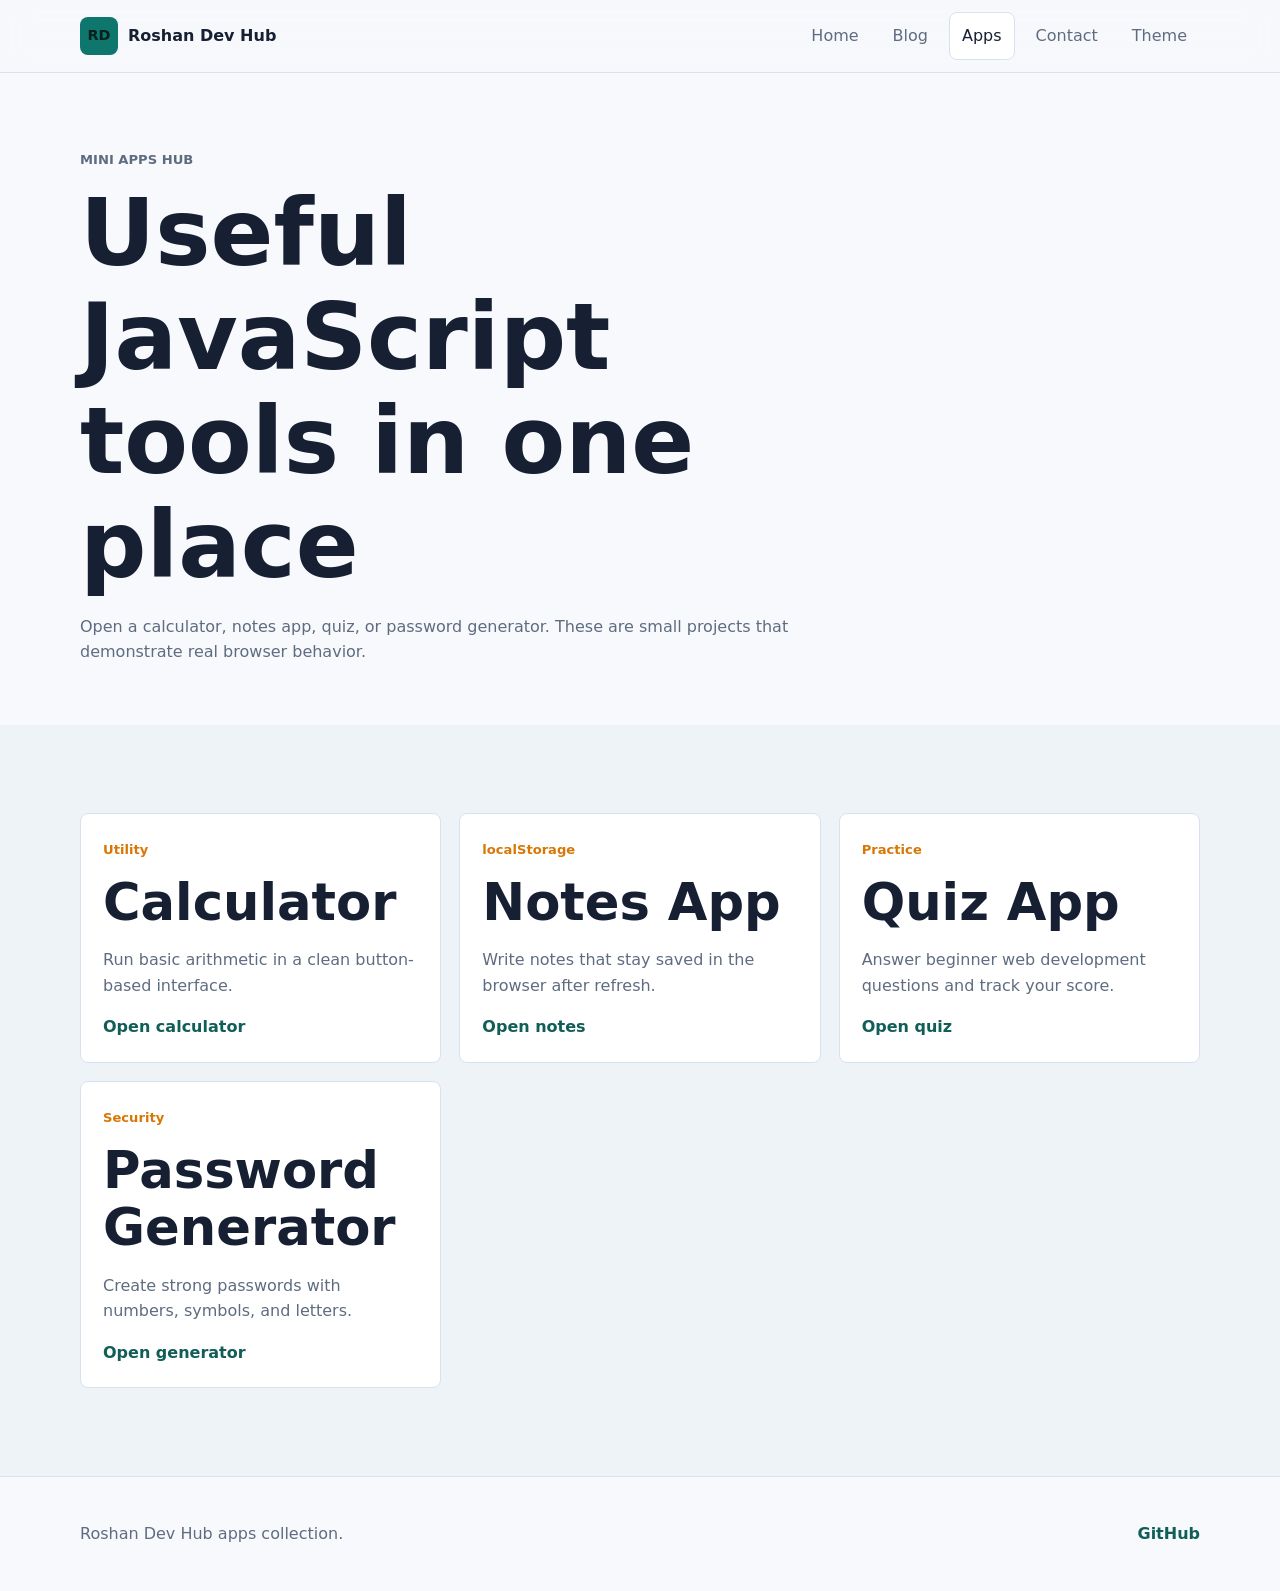
==== apps/index.html @ 17393576 "Fix quiz answer flow" ====
<!DOCTYPE html>
<html lang="en">
<head>
  <meta charset="UTF-8">
  <meta name="viewport" content="width=device-width, initial-scale=1.0">
  <title>Apps | Roshan Dev Hub</title>
  <link rel="stylesheet" href="../style.css">
</head>
<body data-page="apps">
  <header class="site-header">
    <nav class="nav container" aria-label="Main navigation">
      <a class="brand" href="../index.html"><span class="brand-mark">RD</span><span>Roshan Dev Hub</span></a>
      <button class="nav-toggle" type="button" aria-label="Open navigation" aria-expanded="false">Menu</button>
      <div class="nav-links">
        <a href="../index.html">Home</a>
        <a href="../blog/index.html">Blog</a>
        <a href="index.html">Apps</a>
        <a href="../index.html#contact">Contact</a>
        <button class="theme-toggle" type="button">Theme</button>
      </div>
    </nav>
  </header>

  <main>
    <section class="page-hero">
      <div class="container reveal">
        <p class="eyebrow">Mini apps hub</p>
        <h1>Useful JavaScript tools in one place</h1>
        <p>Open a calculator, notes app, quiz, or password generator. These are small projects that demonstrate real browser behavior.</p>
      </div>
    </section>

    <section class="section muted">
      <div class="container apps-grid">
        <article class="app-card reveal">
          <span class="app-meta">Utility</span>
          <h2>Calculator</h2>
          <p>Run basic arithmetic in a clean button-based interface.</p>
          <a href="calculator.html">Open calculator</a>
        </article>
        <article class="app-card reveal">
          <span class="app-meta">localStorage</span>
          <h2>Notes App</h2>
          <p>Write notes that stay saved in the browser after refresh.</p>
          <a href="notes.html">Open notes</a>
        </article>
        <article class="app-card reveal">
          <span class="app-meta">Practice</span>
          <h2>Quiz App</h2>
          <p>Answer beginner web development questions and track your score.</p>
          <a href="quiz.html">Open quiz</a>
        </article>
        <article class="app-card reveal">
          <span class="app-meta">Security</span>
          <h2>Password Generator</h2>
          <p>Create strong passwords with numbers, symbols, and letters.</p>
          <a href="password.html">Open generator</a>
        </article>
      </div>
    </section>
  </main>

  <footer class="site-footer">
    <div class="container footer-inner">
      <p>Roshan Dev Hub apps collection.</p>
      <a href="https://github.com/" target="_blank" rel="noreferrer">GitHub</a>
    </div>
  </footer>

  <script src="../script.js"></script>
</body>
</html>
---- style.css ----
:root {
  --bg: #f7f9fc;
  --surface: #ffffff;
  --surface-2: #eef3f8;
  --text: #172033;
  --muted: #5f6c80;
  --border: #d9e1ec;
  --primary: #0f766e;
  --primary-strong: #115e59;
  --accent: #d97706;
  --shadow: 0 18px 45px rgba(23, 32, 51, 0.11);
  --radius: 8px;
  --max-width: 1120px;
}

[data-theme="dark"] {
  --bg: #10151c;
  --surface: #151c26;
  --surface-2: #1d2633;
  --text: #f4f7fb;
  --muted: #a7b3c4;
  --border: #2b3746;
  --primary: #2dd4bf;
  --primary-strong: #5eead4;
  --accent: #f59e0b;
  --shadow: 0 18px 45px rgba(0, 0, 0, 0.32);
}

* {
  box-sizing: border-box;
}

html {
  scroll-behavior: smooth;
}

body {
  margin: 0;
  background: var(--bg);
  color: var(--text);
  font-family: Inter, ui-sans-serif, system-ui, -apple-system, BlinkMacSystemFont, "Segoe UI", Arial, sans-serif;
  line-height: 1.6;
}

a {
  color: inherit;
  text-decoration: none;
}

button,
input,
textarea,
select {
  font: inherit;
}

.container {
  width: min(100% - 32px, var(--max-width));
  margin-inline: auto;
}

.site-header {
  position: sticky;
  top: 0;
  z-index: 20;
  background: color-mix(in srgb, var(--bg) 86%, transparent);
  border-bottom: 1px solid var(--border);
  backdrop-filter: blur(16px);
}

.nav {
  min-height: 72px;
  display: flex;
  align-items: center;
  justify-content: space-between;
  gap: 24px;
}

.brand,
.nav-links,
.footer-inner,
.hero-actions,
.status-row,
.app-actions {
  display: flex;
  align-items: center;
}

.brand {
  gap: 10px;
  font-weight: 800;
}

.brand-mark {
  display: grid;
  place-items: center;
  width: 38px;
  height: 38px;
  border-radius: var(--radius);
  background: var(--primary);
  color: #06201d;
  font-size: 0.9rem;
}

.nav-links {
  gap: 8px;
}

.nav-links a,
.theme-toggle,
.nav-toggle {
  border: 1px solid transparent;
  border-radius: var(--radius);
  background: transparent;
  color: var(--muted);
  padding: 10px 12px;
  cursor: pointer;
}

.nav-links a:hover,
.theme-toggle:hover,
.nav-toggle:hover,
.nav-links a.active {
  border-color: var(--border);
  color: var(--text);
  background: var(--surface);
}

.nav-toggle {
  display: none;
}

.section {
  padding: 88px 0;
}

.hero {
  min-height: calc(100vh - 72px);
  display: grid;
  align-items: center;
  background:
    linear-gradient(135deg, color-mix(in srgb, var(--primary) 18%, transparent), transparent 34%),
    radial-gradient(circle at 88% 18%, color-mix(in srgb, var(--accent) 18%, transparent), transparent 28%);
}

.hero-grid,
.contact-layout {
  display: grid;
  grid-template-columns: 1.15fr 0.85fr;
  gap: 40px;
  align-items: center;
}

.eyebrow {
  margin: 0 0 12px;
  color: var(--primary-strong);
  font-size: 0.82rem;
  font-weight: 800;
  letter-spacing: 0;
  text-transform: uppercase;
}

h1,
h2,
h3,
p {
  overflow-wrap: anywhere;
}

h1,
h2,
h3 {
  margin: 0;
  line-height: 1.12;
}

h1 {
  max-width: 760px;
  font-size: clamp(3rem, 8vw, 5.8rem);
}

h2 {
  font-size: clamp(2rem, 4vw, 3.2rem);
}

h3 {
  font-size: 1.25rem;
}

.hero-title {
  min-height: 42px;
  margin: 18px 0 0;
  color: var(--muted);
  font-size: clamp(1.25rem, 3vw, 1.7rem);
  font-weight: 700;
}

.typing-text {
  color: var(--primary-strong);
}

.typing-text::after {
  content: "|";
  margin-left: 3px;
  animation: blink 0.8s infinite;
}

.hero-intro,
.section-heading p,
.project-card p,
.skill-card p,
.post-card p,
.app-card p,
.article-body p,
.tool-panel p {
  color: var(--muted);
}

.hero-intro {
  max-width: 650px;
  font-size: 1.08rem;
}

.hero-actions,
.app-actions {
  flex-wrap: wrap;
  gap: 12px;
  margin-top: 28px;
}

.button,
.app-button {
  display: inline-flex;
  align-items: center;
  justify-content: center;
  min-height: 44px;
  border: 1px solid var(--border);
  border-radius: var(--radius);
  padding: 10px 16px;
  font-weight: 800;
  cursor: pointer;
  transition: transform 180ms ease, border-color 180ms ease, background 180ms ease;
}

.button:hover,
.app-button:hover {
  transform: translateY(-2px);
}

.app-button:disabled {
  cursor: not-allowed;
  opacity: 0.58;
  transform: none;
}

.primary,
.app-button.primary {
  border-color: var(--primary);
  background: var(--primary);
  color: #06201d;
}

.secondary,
.app-button.secondary {
  background: var(--surface);
}

.profile-panel,
.contact-card,
.tool-panel {
  border: 1px solid var(--border);
  border-radius: var(--radius);
  background: var(--surface);
  box-shadow: var(--shadow);
}

.profile-panel {
  padding: 24px;
}

.status-row {
  gap: 10px;
  color: var(--muted);
  font-size: 0.94rem;
}

.status-dot {
  width: 10px;
  height: 10px;
  border-radius: 50%;
  background: var(--primary);
  box-shadow: 0 0 0 6px color-mix(in srgb, var(--primary) 18%, transparent);
}

.code-card {
  display: grid;
  gap: 10px;
  margin-top: 22px;
  padding: 22px;
  border-radius: var(--radius);
  background: #0d1117;
  color: #d6e2ff;
  font-family: "Cascadia Code", Consolas, monospace;
  font-size: clamp(0.82rem, 2vw, 0.98rem);
  overflow-x: auto;
}

.muted {
  background: var(--surface-2);
}

.section-heading {
  max-width: 760px;
  margin-bottom: 32px;
}

.skills-grid,
.card-grid,
.blog-grid,
.apps-grid {
  display: grid;
  grid-template-columns: repeat(4, 1fr);
  gap: 18px;
}

.card-grid,
.blog-grid,
.apps-grid {
  grid-template-columns: repeat(3, 1fr);
}

.skill-card,
.project-card,
.post-card,
.app-card {
  min-height: 100%;
  border: 1px solid var(--border);
  border-radius: var(--radius);
  background: var(--surface);
  padding: 22px;
  transition: transform 180ms ease, box-shadow 180ms ease;
}

.skill-card:hover,
.project-card:hover,
.post-card:hover,
.app-card:hover {
  transform: translateY(-4px);
  box-shadow: var(--shadow);
}

.project-tag,
.post-meta,
.app-meta {
  display: inline-flex;
  margin-bottom: 14px;
  color: var(--accent);
  font-size: 0.82rem;
  font-weight: 800;
}

.project-card a,
.post-card a,
.app-card a,
.contact-card a,
.article-body a {
  color: var(--primary-strong);
  font-weight: 800;
}

.contact-card {
  display: grid;
  gap: 14px;
  padding: 26px;
}

.site-footer {
  border-top: 1px solid var(--border);
  padding: 28px 0;
}

.footer-inner {
  justify-content: space-between;
  gap: 16px;
  color: var(--muted);
}

.footer-inner a {
  color: var(--primary-strong);
  font-weight: 800;
}

.page-hero {
  padding: 76px 0 44px;
}

.page-hero p {
  max-width: 720px;
  color: var(--muted);
}

.article {
  max-width: 780px;
  margin: 0 auto;
  padding: 54px 0 88px;
}

.article-body {
  border: 1px solid var(--border);
  border-radius: var(--radius);
  background: var(--surface);
  padding: clamp(22px, 5vw, 44px);
}

.article-body h2 {
  margin-top: 34px;
  font-size: 1.6rem;
}

.tool-shell {
  padding: 54px 0 88px;
}

.tool-panel {
  max-width: 680px;
  margin: 0 auto;
  padding: clamp(20px, 4vw, 30px);
}

.field-grid,
.option-grid {
  display: grid;
  gap: 14px;
}

.field-grid {
  margin-top: 20px;
}

label {
  display: grid;
  gap: 7px;
  color: var(--muted);
  font-weight: 700;
}

input,
textarea,
select {
  width: 100%;
  border: 1px solid var(--border);
  border-radius: var(--radius);
  background: var(--bg);
  color: var(--text);
  padding: 12px 14px;
}

textarea {
  min-height: 260px;
  resize: vertical;
}

.calculator-display,
.password-output,
.quiz-question {
  min-height: 58px;
  border: 1px solid var(--border);
  border-radius: var(--radius);
  background: var(--bg);
  padding: 15px;
  color: var(--text);
  font-size: 1.2rem;
  font-weight: 800;
  overflow-wrap: anywhere;
}

.calculator-grid {
  display: grid;
  grid-template-columns: repeat(4, 1fr);
  gap: 10px;
  margin-top: 14px;
}

.calculator-grid button,
.quiz-options button {
  min-height: 48px;
  border: 1px solid var(--border);
  border-radius: var(--radius);
  background: var(--surface-2);
  color: var(--text);
  cursor: pointer;
  font-weight: 800;
}

.calculator-grid button:hover,
.quiz-options button:hover {
  border-color: var(--primary);
}

.quiz-options {
  display: grid;
  gap: 10px;
  margin-top: 18px;
}

.result-line {
  min-height: 30px;
  color: var(--primary-strong);
  font-weight: 800;
}

.option-grid {
  grid-template-columns: repeat(2, 1fr);
}

.check-row {
  display: flex;
  grid-template-columns: none;
  align-items: center;
  gap: 10px;
  color: var(--text);
}

.check-row input {
  width: 18px;
  height: 18px;
}

.reveal {
  opacity: 0;
  transform: translateY(18px);
  transition: opacity 520ms ease, transform 520ms ease;
}

.reveal.visible {
  opacity: 1;
  transform: translateY(0);
}

@keyframes blink {
  50% {
    opacity: 0;
  }
}

@media (max-width: 900px) {
  .hero-grid,
  .contact-layout {
    grid-template-columns: 1fr;
  }

  .skills-grid,
  .card-grid,
  .blog-grid,
  .apps-grid {
    grid-template-columns: repeat(2, 1fr);
  }
}

@media (max-width: 720px) {
  .nav {
    min-height: 64px;
  }

  .nav-toggle {
    display: inline-flex;
  }

  .nav-links {
    position: absolute;
    inset: 64px 16px auto 16px;
    display: none;
    flex-direction: column;
    align-items: stretch;
    border: 1px solid var(--border);
    border-radius: var(--radius);
    background: var(--surface);
    padding: 10px;
    box-shadow: var(--shadow);
  }

  .nav-links.open {
    display: flex;
  }

  .section {
    padding: 64px 0;
  }

  .hero {
    min-height: auto;
  }

  .skills-grid,
  .card-grid,
  .blog-grid,
  .apps-grid,
  .option-grid {
    grid-template-columns: 1fr;
  }

  .footer-inner {
    align-items: flex-start;
    flex-direction: column;
  }

  .calculator-grid {
    gap: 8px;
  }
}
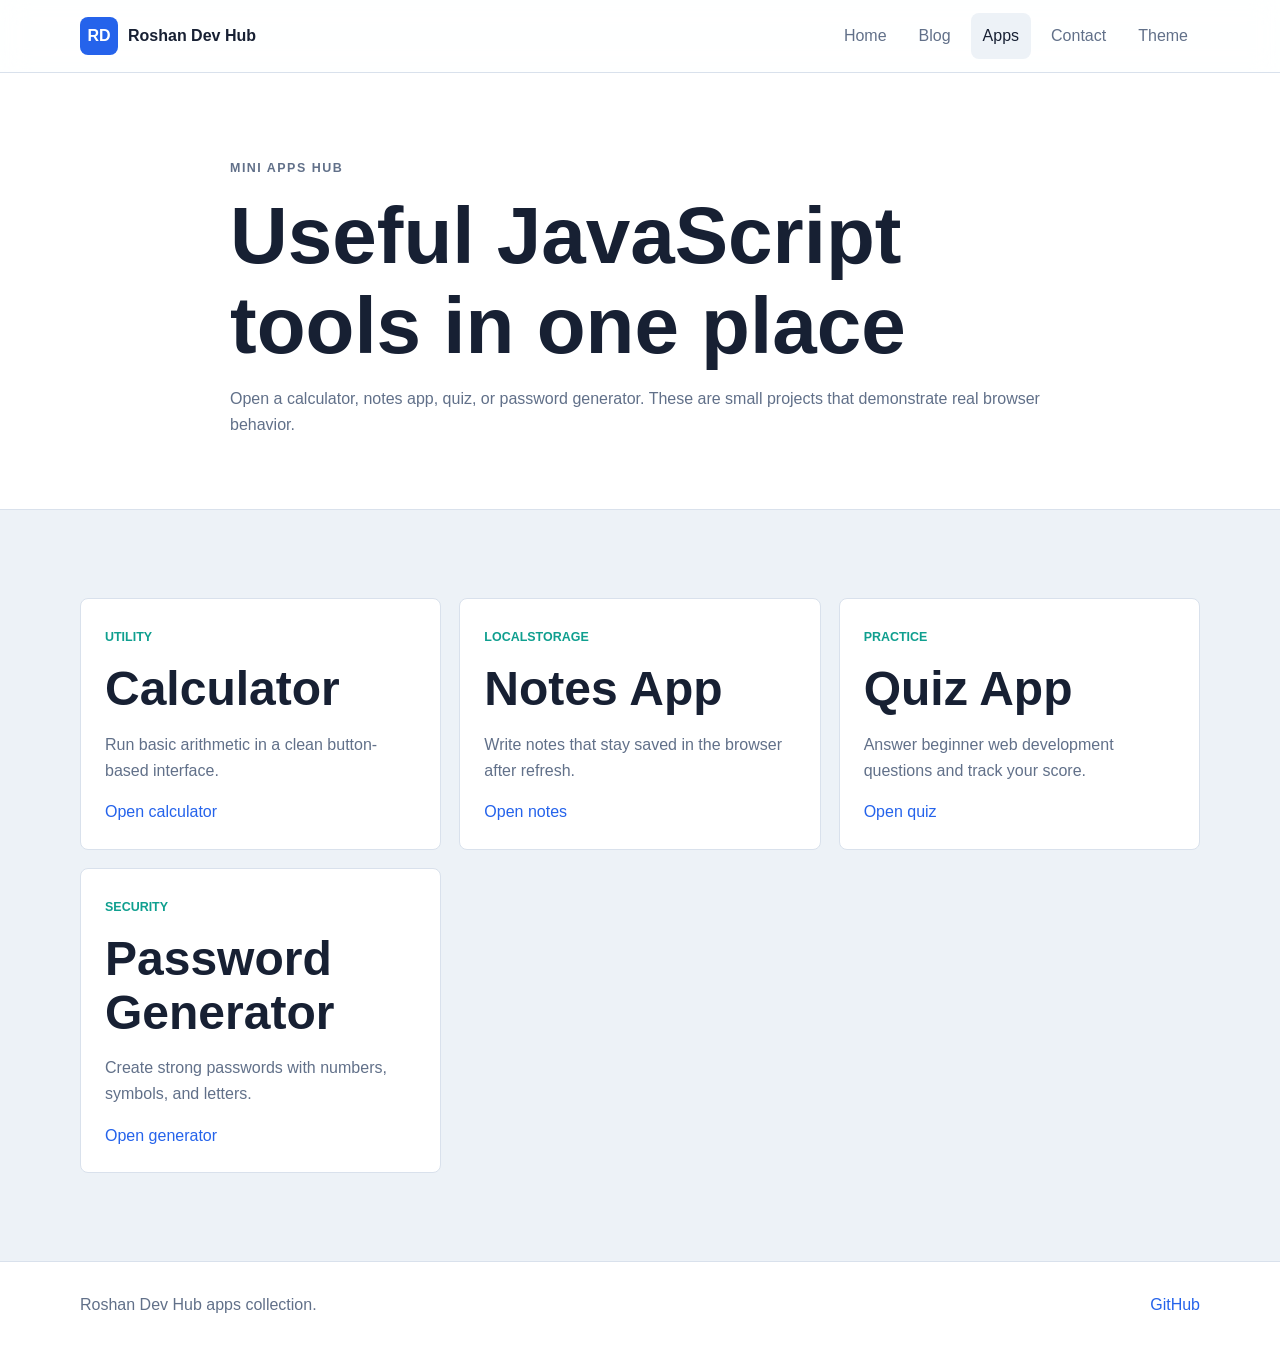
==== commit 8e2ea87e: "final product for now" ====
--- a/apps/index.html
+++ b/apps/index.html
@@ -67,6 +67,6 @@
     </div>
   </footer>
 
-  <script src="../script.js"></script>
+  <script src="../main.js"></script>
 </body>
 </html>
--- a/style.css
+++ b/style.css
@@ -1,29 +1,29 @@
 :root {
-  --bg: #f7f9fc;
+  color-scheme: light;
+  --bg: #f7f8fb;
   --surface: #ffffff;
-  --surface-2: #eef3f8;
+  --surface-soft: #edf2f7;
   --text: #172033;
-  --muted: #5f6c80;
-  --border: #d9e1ec;
-  --primary: #0f766e;
-  --primary-strong: #115e59;
-  --accent: #d97706;
-  --shadow: 0 18px 45px rgba(23, 32, 51, 0.11);
-  --radius: 8px;
-  --max-width: 1120px;
-}
-
-[data-theme="dark"] {
-  --bg: #10151c;
-  --surface: #151c26;
-  --surface-2: #1d2633;
-  --text: #f4f7fb;
-  --muted: #a7b3c4;
-  --border: #2b3746;
-  --primary: #2dd4bf;
-  --primary-strong: #5eead4;
-  --accent: #f59e0b;
-  --shadow: 0 18px 45px rgba(0, 0, 0, 0.32);
+  --muted: #617089;
+  --line: #d9e1ec;
+  --primary: #2563eb;
+  --primary-strong: #1d4ed8;
+  --accent: #0f9f8f;
+  --shadow: 0 18px 45px rgba(23, 32, 51, 0.12);
+}
+
+:root[data-theme="dark"] {
+  color-scheme: dark;
+  --bg: #101621;
+  --surface: #172033;
+  --surface-soft: #202b3d;
+  --text: #eef4ff;
+  --muted: #a9b6ca;
+  --line: #304058;
+  --primary: #7aa2ff;
+  --primary-strong: #9bb9ff;
+  --accent: #55d6c6;
+  --shadow: 0 18px 45px rgba(0, 0, 0, 0.3);
 }
 
 * {
@@ -36,36 +36,39 @@
 
 body {
   margin: 0;
+  font-family: Arial, Helvetica, sans-serif;
   background: var(--bg);
   color: var(--text);
-  font-family: Inter, ui-sans-serif, system-ui, -apple-system, BlinkMacSystemFont, "Segoe UI", Arial, sans-serif;
   line-height: 1.6;
 }
 
 a {
-  color: inherit;
+  color: var(--primary);
   text-decoration: none;
+}
+
+a:hover {
+  color: var(--primary-strong);
 }
 
 button,
 input,
-textarea,
-select {
+textarea {
   font: inherit;
 }
 
 .container {
-  width: min(100% - 32px, var(--max-width));
-  margin-inline: auto;
+  width: min(1120px, calc(100% - 32px));
+  margin: 0 auto;
 }
 
 .site-header {
   position: sticky;
   top: 0;
-  z-index: 20;
-  background: color-mix(in srgb, var(--bg) 86%, transparent);
-  border-bottom: 1px solid var(--border);
-  backdrop-filter: blur(16px);
+  z-index: 10;
+  background: color-mix(in srgb, var(--surface) 88%, transparent);
+  border-bottom: 1px solid var(--line);
+  backdrop-filter: blur(14px);
 }
 
 .nav {
@@ -73,21 +76,14 @@
   display: flex;
   align-items: center;
   justify-content: space-between;
-  gap: 24px;
-}
-
-.brand,
-.nav-links,
-.footer-inner,
-.hero-actions,
-.status-row,
-.app-actions {
-  display: flex;
-  align-items: center;
+  gap: 18px;
 }
 
 .brand {
+  display: inline-flex;
+  align-items: center;
   gap: 10px;
+  color: var(--text);
   font-weight: 800;
 }
 
@@ -96,67 +92,72 @@
   place-items: center;
   width: 38px;
   height: 38px;
-  border-radius: var(--radius);
+  border-radius: 8px;
   background: var(--primary);
-  color: #06201d;
-  font-size: 0.9rem;
+  color: #ffffff;
+  letter-spacing: 0;
 }
 
 .nav-links {
+  display: flex;
+  align-items: center;
   gap: 8px;
 }
 
 .nav-links a,
 .theme-toggle,
 .nav-toggle {
-  border: 1px solid transparent;
-  border-radius: var(--radius);
+  border: 0;
+  border-radius: 8px;
   background: transparent;
   color: var(--muted);
+  cursor: pointer;
   padding: 10px 12px;
-  cursor: pointer;
-}
-
+}
+
+.nav-links a.active,
 .nav-links a:hover,
 .theme-toggle:hover,
-.nav-toggle:hover,
-.nav-links a.active {
-  border-color: var(--border);
-  color: var(--text);
-  background: var(--surface);
+.nav-toggle:hover {
+  background: var(--surface-soft);
+  color: var(--text);
 }
 
 .nav-toggle {
   display: none;
+  border: 1px solid var(--line);
 }
 
 .section {
   padding: 88px 0;
 }
 
+.muted {
+  background: var(--surface-soft);
+}
+
 .hero {
   min-height: calc(100vh - 72px);
-  display: grid;
+  display: flex;
   align-items: center;
   background:
-    linear-gradient(135deg, color-mix(in srgb, var(--primary) 18%, transparent), transparent 34%),
-    radial-gradient(circle at 88% 18%, color-mix(in srgb, var(--accent) 18%, transparent), transparent 28%);
-}
-
-.hero-grid,
-.contact-layout {
-  display: grid;
-  grid-template-columns: 1.15fr 0.85fr;
-  gap: 40px;
+    linear-gradient(120deg, color-mix(in srgb, var(--primary) 13%, transparent), transparent 42%),
+    var(--bg);
+}
+
+.hero-grid {
+  display: grid;
+  grid-template-columns: minmax(0, 1.1fr) minmax(300px, 0.9fr);
+  gap: 42px;
   align-items: center;
 }
 
 .eyebrow {
   margin: 0 0 12px;
-  color: var(--primary-strong);
-  font-size: 0.82rem;
-  font-weight: 800;
-  letter-spacing: 0;
+  color: var(--accent);
+  font-size: 0.78rem;
+  font-weight: 800;
+  letter-spacing: 0.12em;
   text-transform: uppercase;
 }
 
@@ -175,12 +176,11 @@
 }
 
 h1 {
-  max-width: 760px;
-  font-size: clamp(3rem, 8vw, 5.8rem);
+  font-size: clamp(2.4rem, 7vw, 5rem);
 }
 
 h2 {
-  font-size: clamp(2rem, 4vw, 3.2rem);
+  font-size: clamp(1.8rem, 4vw, 3rem);
 }
 
 h3 {
@@ -188,41 +188,42 @@
 }
 
 .hero-title {
-  min-height: 42px;
-  margin: 18px 0 0;
+  margin: 18px 0;
   color: var(--muted);
-  font-size: clamp(1.25rem, 3vw, 1.7rem);
+  font-size: clamp(1.2rem, 3vw, 1.8rem);
   font-weight: 700;
 }
 
 .typing-text {
-  color: var(--primary-strong);
+  color: var(--primary);
 }
 
 .typing-text::after {
   content: "|";
   margin-left: 3px;
-  animation: blink 0.8s infinite;
+  color: var(--accent);
 }
 
 .hero-intro,
 .section-heading p,
+.page-hero p,
 .project-card p,
 .skill-card p,
 .post-card p,
 .app-card p,
-.article-body p,
-.tool-panel p {
+.tool-panel p,
+.article-body p {
   color: var(--muted);
 }
 
 .hero-intro {
-  max-width: 650px;
+  max-width: 62ch;
   font-size: 1.08rem;
 }
 
 .hero-actions,
 .app-actions {
+  display: flex;
   flex-wrap: wrap;
   gap: 12px;
   margin-top: 28px;
@@ -234,42 +235,39 @@
   align-items: center;
   justify-content: center;
   min-height: 44px;
-  border: 1px solid var(--border);
-  border-radius: var(--radius);
+  border: 1px solid var(--line);
+  border-radius: 8px;
+  cursor: pointer;
+  font-weight: 800;
   padding: 10px 16px;
-  font-weight: 800;
-  cursor: pointer;
-  transition: transform 180ms ease, border-color 180ms ease, background 180ms ease;
-}
-
-.button:hover,
-.app-button:hover {
-  transform: translateY(-2px);
-}
-
+}
+
+.button:disabled,
 .app-button:disabled {
   cursor: not-allowed;
-  opacity: 0.58;
-  transform: none;
+  opacity: 0.6;
 }
 
 .primary,
+.button.primary,
 .app-button.primary {
   border-color: var(--primary);
   background: var(--primary);
-  color: #06201d;
+  color: #ffffff;
 }
 
 .secondary,
+.button.secondary,
 .app-button.secondary {
   background: var(--surface);
+  color: var(--text);
 }
 
 .profile-panel,
-.contact-card,
-.tool-panel {
-  border: 1px solid var(--border);
-  border-radius: var(--radius);
+.tool-panel,
+.article-body {
+  border: 1px solid var(--line);
+  border-radius: 8px;
   background: var(--surface);
   box-shadow: var(--shadow);
 }
@@ -278,40 +276,51 @@
   padding: 24px;
 }
 
+.profile-photo {
+  display: block;
+  width: min(260px, 100%);
+  aspect-ratio: 1;
+  margin: 0 auto 22px;
+  border: 1px solid var(--line);
+  border-radius: 50%;
+  object-fit: cover;
+  object-position: center;
+  background: var(--surface-soft);
+  box-shadow: 0 14px 32px rgba(23, 32, 51, 0.16);
+}
+
 .status-row {
+  display: flex;
+  align-items: center;
   gap: 10px;
   color: var(--muted);
-  font-size: 0.94rem;
+  font-weight: 700;
 }
 
 .status-dot {
   width: 10px;
   height: 10px;
   border-radius: 50%;
-  background: var(--primary);
-  box-shadow: 0 0 0 6px color-mix(in srgb, var(--primary) 18%, transparent);
+  background: var(--accent);
+  box-shadow: 0 0 0 6px color-mix(in srgb, var(--accent) 18%, transparent);
 }
 
 .code-card {
   display: grid;
-  gap: 10px;
+  gap: 8px;
   margin-top: 22px;
+  border-radius: 8px;
+  background: #111827;
+  color: #d7e4ff;
+  overflow-x: auto;
   padding: 22px;
-  border-radius: var(--radius);
-  background: #0d1117;
-  color: #d6e2ff;
-  font-family: "Cascadia Code", Consolas, monospace;
-  font-size: clamp(0.82rem, 2vw, 0.98rem);
-  overflow-x: auto;
-}
-
-.muted {
-  background: var(--surface-2);
+  font-family: Consolas, "Courier New", monospace;
+  font-size: 0.95rem;
 }
 
 .section-heading {
-  max-width: 760px;
-  margin-bottom: 32px;
+  max-width: 680px;
+  margin-bottom: 34px;
 }
 
 .skills-grid,
@@ -319,228 +328,252 @@
 .blog-grid,
 .apps-grid {
   display: grid;
-  grid-template-columns: repeat(4, 1fr);
+  grid-template-columns: repeat(4, minmax(0, 1fr));
   gap: 18px;
 }
 
 .card-grid,
 .blog-grid,
 .apps-grid {
-  grid-template-columns: repeat(3, 1fr);
-}
-
+  grid-template-columns: repeat(3, minmax(0, 1fr));
+}
+
+.project-card,
 .skill-card,
+.post-card,
+.app-card,
+.contact-card {
+  border: 1px solid var(--line);
+  border-radius: 8px;
+  background: var(--surface);
+  padding: 24px;
+}
+
 .project-card,
 .post-card,
-.app-card {
+.app-card,
+.skill-card {
   min-height: 100%;
-  border: 1px solid var(--border);
-  border-radius: var(--radius);
-  background: var(--surface);
-  padding: 22px;
-  transition: transform 180ms ease, box-shadow 180ms ease;
-}
-
-.skill-card:hover,
-.project-card:hover,
-.post-card:hover,
-.app-card:hover {
-  transform: translateY(-4px);
-  box-shadow: var(--shadow);
 }
 
 .project-tag,
 .post-meta,
 .app-meta {
-  display: inline-flex;
+  display: inline-block;
   margin-bottom: 14px;
   color: var(--accent);
-  font-size: 0.82rem;
-  font-weight: 800;
-}
-
-.project-card a,
-.post-card a,
-.app-card a,
-.contact-card a,
-.article-body a {
-  color: var(--primary-strong);
-  font-weight: 800;
+  font-size: 0.78rem;
+  font-weight: 800;
+  text-transform: uppercase;
+}
+
+.contact-layout {
+  display: grid;
+  grid-template-columns: minmax(0, 1fr) minmax(260px, 360px);
+  gap: 28px;
+  align-items: start;
 }
 
 .contact-card {
   display: grid;
-  gap: 14px;
-  padding: 26px;
+  gap: 12px;
 }
 
 .site-footer {
-  border-top: 1px solid var(--border);
-  padding: 28px 0;
+  border-top: 1px solid var(--line);
+  background: var(--surface);
 }
 
 .footer-inner {
+  min-height: 86px;
+  display: flex;
+  align-items: center;
   justify-content: space-between;
   gap: 16px;
   color: var(--muted);
 }
 
-.footer-inner a {
-  color: var(--primary-strong);
-  font-weight: 800;
-}
-
 .page-hero {
-  padding: 76px 0 44px;
-}
-
-.page-hero p {
-  max-width: 720px;
-  color: var(--muted);
+  padding: 86px 0 56px;
+  background: var(--surface);
+  border-bottom: 1px solid var(--line);
+}
+
+.page-hero .container {
+  max-width: 820px;
+}
+
+.tool-shell {
+  min-height: calc(100vh - 72px);
+  display: grid;
+  place-items: center;
+  padding-top: 48px;
+  padding-bottom: 48px;
+}
+
+.tool-panel {
+  width: min(680px, 100%);
+  padding: 28px;
+}
+
+.calculator-display,
+.password-output {
+  min-height: 58px;
+  display: flex;
+  align-items: center;
+  justify-content: flex-end;
+  margin: 22px 0;
+  border: 1px solid var(--line);
+  border-radius: 8px;
+  background: var(--surface-soft);
+  color: var(--text);
+  overflow-wrap: anywhere;
+  padding: 14px 16px;
+  font-size: 1.5rem;
+  font-weight: 800;
+}
+
+.calculator-grid {
+  display: grid;
+  grid-template-columns: repeat(4, minmax(0, 1fr));
+  gap: 10px;
+}
+
+.calculator-grid button {
+  min-height: 48px;
+  border: 1px solid var(--line);
+  border-radius: 8px;
+  background: var(--surface-soft);
+  color: var(--text);
+  cursor: pointer;
+  font-weight: 800;
+}
+
+.calculator-grid .primary {
+  grid-column: span 4;
+}
+
+.field-grid {
+  display: grid;
+  gap: 14px;
+  margin-top: 22px;
+}
+
+textarea,
+input[type="number"] {
+  width: 100%;
+  border: 1px solid var(--line);
+  border-radius: 8px;
+  background: var(--surface-soft);
+  color: var(--text);
+  padding: 12px 14px;
+}
+
+textarea {
+  min-height: 220px;
+  resize: vertical;
+}
+
+.option-grid,
+.quiz-options {
+  display: grid;
+  gap: 10px;
+}
+
+.check-row {
+  display: flex;
+  align-items: center;
+  gap: 10px;
+}
+
+.quiz-question {
+  margin: 22px 0 16px;
+  font-size: 1.25rem;
+  font-weight: 800;
+}
+
+.quiz-options button {
+  border: 1px solid var(--line);
+  border-radius: 8px;
+  background: var(--surface-soft);
+  color: var(--text);
+  cursor: pointer;
+  padding: 12px 14px;
+  text-align: left;
+}
+
+.quiz-options button:hover,
+.calculator-grid button:hover {
+  border-color: var(--primary);
+}
+
+.quiz-options button:disabled {
+  cursor: default;
+}
+
+.quiz-options button.correct {
+  border-color: var(--accent);
+  background: color-mix(in srgb, var(--accent) 18%, var(--surface));
+  color: var(--text);
+}
+
+.quiz-options button.wrong {
+  border-color: #dc2626;
+  background: color-mix(in srgb, #dc2626 13%, var(--surface));
+  color: var(--text);
+}
+
+.quiz-options button.selected {
+  box-shadow: inset 4px 0 0 var(--accent);
+}
+
+.result-line {
+  min-height: 28px;
+  margin: 16px 0 0;
+  font-weight: 700;
 }
 
 .article {
-  max-width: 780px;
+  padding: 54px 16px;
+}
+
+.article-body {
+  max-width: 760px;
   margin: 0 auto;
-  padding: 54px 0 88px;
-}
-
-.article-body {
-  border: 1px solid var(--border);
-  border-radius: var(--radius);
-  background: var(--surface);
-  padding: clamp(22px, 5vw, 44px);
+  padding: 34px;
 }
 
 .article-body h2 {
-  margin-top: 34px;
-  font-size: 1.6rem;
-}
-
-.tool-shell {
-  padding: 54px 0 88px;
-}
-
-.tool-panel {
-  max-width: 680px;
-  margin: 0 auto;
-  padding: clamp(20px, 4vw, 30px);
-}
-
-.field-grid,
-.option-grid {
-  display: grid;
-  gap: 14px;
-}
-
-.field-grid {
-  margin-top: 20px;
-}
-
-label {
-  display: grid;
-  gap: 7px;
-  color: var(--muted);
-  font-weight: 700;
-}
-
-input,
-textarea,
-select {
-  width: 100%;
-  border: 1px solid var(--border);
-  border-radius: var(--radius);
-  background: var(--bg);
-  color: var(--text);
-  padding: 12px 14px;
-}
-
-textarea {
-  min-height: 260px;
-  resize: vertical;
-}
-
-.calculator-display,
-.password-output,
-.quiz-question {
-  min-height: 58px;
-  border: 1px solid var(--border);
-  border-radius: var(--radius);
-  background: var(--bg);
-  padding: 15px;
-  color: var(--text);
-  font-size: 1.2rem;
-  font-weight: 800;
-  overflow-wrap: anywhere;
-}
-
-.calculator-grid {
-  display: grid;
-  grid-template-columns: repeat(4, 1fr);
-  gap: 10px;
-  margin-top: 14px;
-}
-
-.calculator-grid button,
-.quiz-options button {
-  min-height: 48px;
-  border: 1px solid var(--border);
-  border-radius: var(--radius);
-  background: var(--surface-2);
-  color: var(--text);
-  cursor: pointer;
-  font-weight: 800;
-}
-
-.calculator-grid button:hover,
-.quiz-options button:hover {
-  border-color: var(--primary);
-}
-
-.quiz-options {
-  display: grid;
-  gap: 10px;
-  margin-top: 18px;
-}
-
-.result-line {
-  min-height: 30px;
-  color: var(--primary-strong);
-  font-weight: 800;
-}
-
-.option-grid {
-  grid-template-columns: repeat(2, 1fr);
-}
-
-.check-row {
-  display: flex;
-  grid-template-columns: none;
-  align-items: center;
-  gap: 10px;
-  color: var(--text);
-}
-
-.check-row input {
-  width: 18px;
-  height: 18px;
+  margin-top: 32px;
+  font-size: 1.55rem;
+}
+
+.article-meta {
+  margin: 10px 0 24px;
+  color: var(--accent);
+  font-size: 0.9rem;
+  font-weight: 800;
+}
+
+.reading-progress {
+  position: fixed;
+  top: 0;
+  left: 0;
+  z-index: 30;
+  width: 0;
+  height: 4px;
+  background: var(--accent);
 }
 
 .reveal {
   opacity: 0;
   transform: translateY(18px);
-  transition: opacity 520ms ease, transform 520ms ease;
+  transition: opacity 0.5s ease, transform 0.5s ease;
 }
 
 .reveal.visible {
   opacity: 1;
   transform: translateY(0);
-}
-
-@keyframes blink {
-  50% {
-    opacity: 0;
-  }
 }
 
 @media (max-width: 900px) {
@@ -553,7 +586,7 @@
   .card-grid,
   .blog-grid,
   .apps-grid {
-    grid-template-columns: repeat(2, 1fr);
+    grid-template-columns: repeat(2, minmax(0, 1fr));
   }
 }
 
@@ -568,43 +601,53 @@
 
   .nav-links {
     position: absolute;
-    inset: 64px 16px auto 16px;
+    top: 64px;
+    left: 16px;
+    right: 16px;
     display: none;
     flex-direction: column;
     align-items: stretch;
-    border: 1px solid var(--border);
-    border-radius: var(--radius);
+    border: 1px solid var(--line);
+    border-radius: 8px;
     background: var(--surface);
+    box-shadow: var(--shadow);
     padding: 10px;
-    box-shadow: var(--shadow);
   }
 
   .nav-links.open {
     display: flex;
   }
 
-  .section {
-    padding: 64px 0;
+  .nav-links a,
+  .theme-toggle {
+    text-align: left;
   }
 
   .hero {
     min-height: auto;
+    padding-top: 52px;
+  }
+
+  .section {
+    padding: 58px 0;
   }
 
   .skills-grid,
   .card-grid,
   .blog-grid,
-  .apps-grid,
-  .option-grid {
+  .apps-grid {
     grid-template-columns: 1fr;
   }
 
   .footer-inner {
+    flex-direction: column;
     align-items: flex-start;
-    flex-direction: column;
-  }
-
-  .calculator-grid {
-    gap: 8px;
-  }
-}
+    justify-content: center;
+    padding: 22px 0;
+  }
+
+  .article-body,
+  .tool-panel {
+    padding: 22px;
+  }
+}
